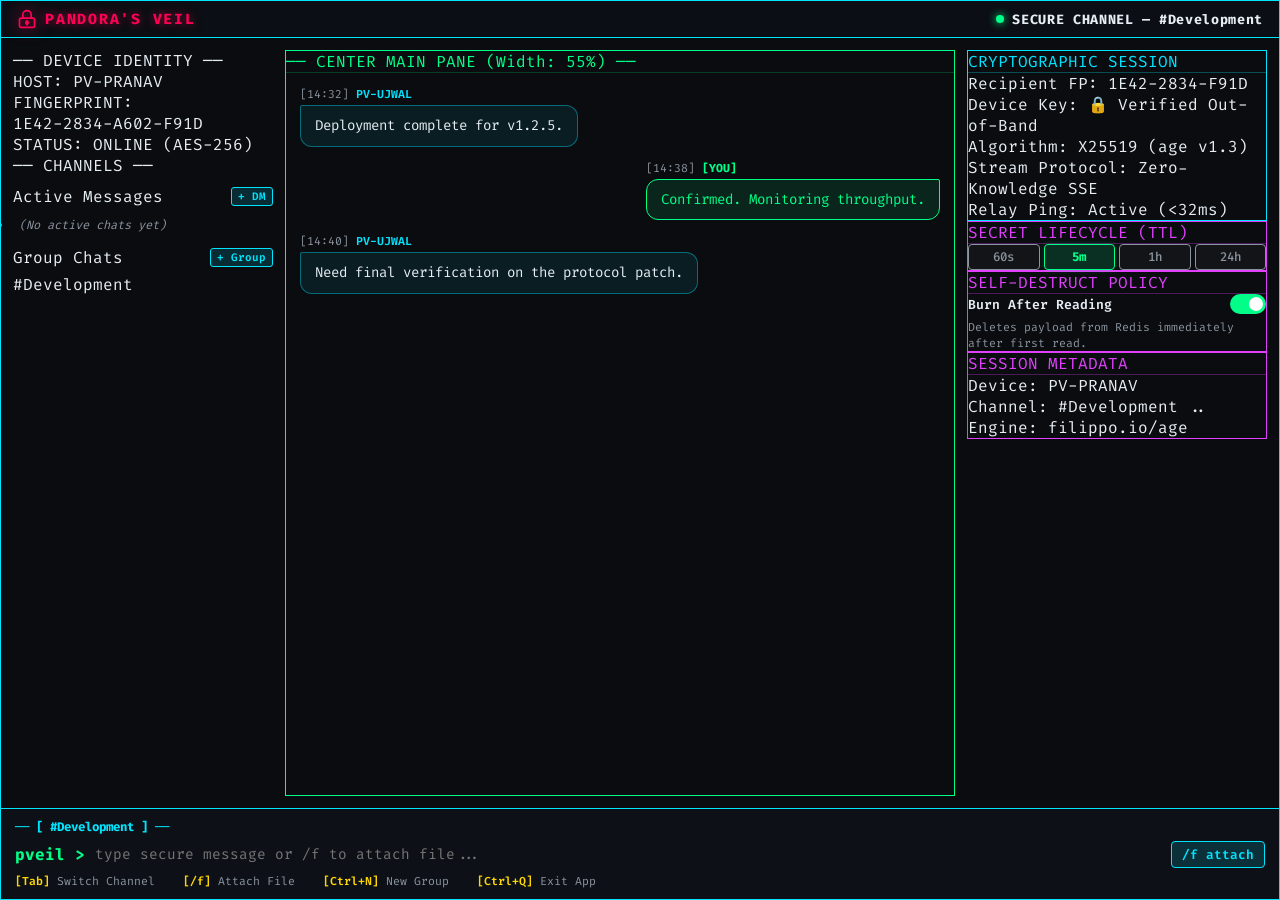
==== internal/shell/static/index.html @ ca4ad3bf "style(shell): replace redundant navigation box with live Cryptographic Session Inspector" ====
<!DOCTYPE html>
<html lang="en">
<head>
  <meta charset="UTF-8">
  <meta name="viewport" content="width=device-width, initial-scale=1.0">
  <title>PANDORA'S VEIL | Secure Channel</title>
  <link rel="stylesheet" href="styles.css">
  <link href="https://fonts.googleapis.com/css2?family=Fira+Code:wght@400;500;600;700&family=Inter:wght@400;500;600&display=swap" rel="stylesheet">
</head>
<body>
  <div class="app-shell">
    <!-- Top Header Window Bar -->
    <header class="window-header">
      <div class="pv-brand">
        <svg class="pv-logo-icon" viewBox="0 0 24 24" fill="none" stroke="currentColor" stroke-width="2" stroke-linecap="round" stroke-linejoin="round">
          <rect x="3" y="11" width="18" height="11" rx="2" ry="2"></rect>
          <path d="M7 11V7a5 5 0 0 1 10 0v4"></path>
          <polygon points="12 14 13.5 16.5 12 19 10.5 16.5 12 14" fill="#FF0055"></polygon>
        </svg>
        <span class="pv-brand-name">PANDORA'S VEIL</span>
      </div>
      <div class="window-title">
        <span class="status-indicator-dot"></span> SECURE CHANNEL — <span id="header-channel-title">#Development</span>
      </div>
    </header>

    <!-- Main 3-Column Body Workspace -->
    <main class="workspace-grid">
      
      <!-- LEFT COLUMN: DEVICE IDENTITY & CHANNELS -->
      <aside class="left-column">
        <!-- Device Identity Box -->
        <div class="cyber-box identity-box">
          <div class="box-header">── DEVICE IDENTITY ──</div>
          <div class="box-body">
            <div class="field"><span class="label">HOST:</span> <span class="val cyan" id="host-handle">PV-PRANAV</span></div>
            <div class="field"><span class="label">FINGERPRINT:</span></div>
            <div class="field"><span class="val yellow" id="host-fingerprint">1E42-2834-A602-F91D</span></div>
            <div class="field"><span class="label">STATUS:</span> <span class="val green">ONLINE (AES-256)</span></div>
          </div>
        </div>

        <!-- Channels & Contacts Directory Box -->
        <div class="cyber-box channels-box">
          <div class="box-header">── CHANNELS ──</div>
          <div class="box-body">
            <div class="section-header-row">
              <span class="section-title">Active Messages</span>
              <button id="add-dm-btn" class="mini-btn" title="Start new direct message">+ DM</button>
            </div>
            <ul class="channel-list" id="dm-list">
              <li class="empty-hint">(No active chats yet)</li>
            </ul>

            <div class="section-header-row">
              <span class="section-title">Group Chats</span>
              <button id="add-group-btn" class="mini-btn" title="Create new group chat">+ Group</button>
            </div>
            <ul class="channel-list" id="group-list">
              <li class="channel-item active" data-group="#Development"><span class="hash">#</span>Development <span class="dot online"></span></li>
            </ul>
          </div>
        </div>
      </aside>

      <!-- CENTER MAIN PANE: CHAT & MEDIA STREAM -->
      <section class="center-column">
        <div class="cyber-box stream-box">
          <div class="box-header">── CENTER MAIN PANE (Width: 55%) ──</div>
          <div class="stream-messages" id="message-container">
            
            <!-- Sample Bubble Received (Friend) -->
            <div class="chat-bubble-row left">
              <div class="bubble-meta">[14:32] <span class="sender-name">PV-UJWAL</span></div>
              <div class="chat-bubble left-bubble">
                Deployment complete for v1.2.5.
              </div>
            </div>

            <!-- Sample Bubble Sent (YOU) -->
            <div class="chat-bubble-row right">
              <div class="bubble-meta">[14:38] <span class="you-badge">[YOU]</span></div>
              <div class="chat-bubble right-bubble">
                Confirmed. Monitoring throughput.
              </div>
            </div>

            <!-- Sample Received (Friend) -->
            <div class="chat-bubble-row left">
              <div class="bubble-meta">[14:40] <span class="sender-name">PV-UJWAL</span></div>
              <div class="chat-bubble left-bubble">
                Need final verification on the protocol patch.
              </div>
            </div>

            <!-- Sample Sent (YOU) -->
            <div class="chat-bubble-row right">
              <div class="bubble-meta">[YOU]</div>
              <div class="chat-bubble right-bubble">
                Pulling latest diff now...
              </div>
            </div>

          </div>
        </div>
      </section>

      <!-- RIGHT COLUMN: CRYPTO & SESSION INSPECTOR -->
      <aside class="right-column">
        <!-- Cryptographic Session Box -->
        <div class="cyber-box crypto-box">
          <div class="box-header">CRYPTOGRAPHIC SESSION</div>
          <div class="box-body">
            <div class="field"><span class="label">Recipient FP:</span> <span class="val yellow" id="recip-fp-meta">1E42-2834-F91D</span></div>
            <div class="field"><span class="label">Device Key:</span> <span class="val green">🔒 Verified Out-of-Band</span></div>
            <div class="field"><span class="label">Algorithm:</span> <span class="val cyan">X25519 (age v1.3)</span></div>
            <div class="field"><span class="label">Stream Protocol:</span> <span class="val">Zero-Knowledge SSE</span></div>
            <div class="field"><span class="label">Relay Ping:</span> <span class="val green">Active (&lt;32ms)</span></div>
          </div>
        </div>

        <!-- Secret Expiration Policy -->
        <div class="cyber-box deposit-box">
          <div class="box-header">SECRET LIFECYCLE (TTL)</div>
          <div class="box-body">
            <div class="ttl-selector">
              <button class="ttl-btn" data-ttl="60">60s</button>
              <button class="ttl-btn active" data-ttl="300">5m</button>
              <button class="ttl-btn" data-ttl="3600">1h</button>
              <button class="ttl-btn" data-ttl="86400">24h</button>
            </div>
          </div>
        </div>

        <!-- Burn-After-Reading Switch -->
        <div class="cyber-box burn-box">
          <div class="box-header">SELF-DESTRUCT POLICY</div>
          <div class="box-body">
            <div class="burn-row">
              <span class="burn-title">Burn After Reading</span>
              <label class="toggle-switch">
                <input type="checkbox" id="burn-toggle" checked>
                <span class="slider round"></span>
              </label>
            </div>
            <div class="guide-hint">Deletes payload from Redis immediately after first read.</div>
          </div>
        </div>

        <!-- Active Encryption Metadata -->
        <div class="cyber-box key-box">
          <div class="box-header">SESSION METADATA</div>
          <div class="box-body">
            <div class="field"><span class="label">Device:</span> <span class="val cyan" id="meta-host">PV-PRANAV</span></div>
            <div class="field"><span class="label">Channel:</span> <span class="val green" id="recip-meta">#Development</span></div>
            <div class="field"><span class="label">Engine:</span> <span class="val yellow">filippo.io/age</span></div>
          </div>
        </div>
      </aside>

    </main>

    <!-- Bottom Command & Shortcut Bar -->
    <footer class="command-bar">
      <div class="command-header">── [ <span id="cmd-channel-tag">#Development</span> ] ──</div>
      <div class="command-input-row">
        <span class="prompt-prefix">pveil &gt;</span>
        <input type="text" id="cmd-input" placeholder="type secure message or /f to attach file..." autocomplete="off" autofocus>
        <button id="file-picker-btn" class="cmd-action-btn">/f attach</button>
      </div>
      <div class="shortcut-legend">
        <span class="key">[Tab]</span> Switch Channel &nbsp;&nbsp;
        <span class="key">[/f]</span> Attach File &nbsp;&nbsp;
        <span class="key">[Ctrl+N]</span> New Group &nbsp;&nbsp;
        <span class="key">[Ctrl+Q]</span> Exit App
      </div>
    </footer>
  </div>

  <script src="app.js"></script>
</body>
</html>
---- internal/shell/static/styles.css ----
:root {
  --bg-dark: #0A0C10;
  --panel-bg: rgba(13, 17, 23, 0.95);
  --cyan-primary: #00E5FF;
  --cyan-dim: rgba(0, 229, 255, 0.3);
  --green-bright: #00FF88;
  --green-dim: rgba(0, 255, 136, 0.2);
  --magenta-bright: #FF007F;
  --magenta-dim: rgba(255, 0, 127, 0.3);
  --pink-border: #E040FB;
  --yellow-accent: #FFD700;
  --text-main: #E6EDF3;
  --text-dim: #8B949E;
  --border-cyan: #00E5FF;
  --border-green: #00FF88;
  --border-pink: #E040FB;
}

* {
  box-sizing: border-box;
  margin: 0;
  padding: 0;
}

body {
  background-color: var(--bg-dark);
  color: var(--text-main);
  font-family: 'Fira Code', 'Inter', monospace;
  height: 100vh;
  overflow: hidden;
  display: flex;
  flex-direction: column;
}

/* App Shell Window Container */
.app-shell {
  display: flex;
  flex-direction: column;
  height: 100vh;
  border: 1px solid var(--cyan-primary);
  box-shadow: 0 0 20px rgba(0, 229, 255, 0.15);
}

/* Header Window Bar */
.window-header {
  background-color: #0B0E14;
  border-bottom: 1px solid var(--cyan-primary);
  display: flex;
  align-items: center;
  justify-content: space-between;
  padding: 8px 16px;
  position: relative;
}

.pv-brand {
  display: flex;
  align-items: center;
  gap: 8px;
}

.pv-logo-icon {
  width: 20px;
  height: 20px;
  color: #FF0055;
  filter: drop-shadow(0 0 8px rgba(255, 0, 85, 0.7));
}

.pv-brand-name {
  font-weight: 800;
  font-size: 0.92rem;
  letter-spacing: 0.12em;
  color: #FF0055;
  text-shadow: 0 0 10px rgba(255, 0, 85, 0.6);
}

.window-title {
  display: flex;
  align-items: center;
  gap: 8px;
  font-weight: 700;
  font-size: 0.84rem;
  letter-spacing: 0.05em;
  color: var(--text-main);
}

.status-indicator-dot {
  width: 8px;
  height: 8px;
  border-radius: 50%;
  background-color: var(--green-bright);
  box-shadow: 0 0 8px var(--green-bright);
  display: inline-block;
}

/* 3-Column Workspace Grid */
.workspace-grid {
  display: grid;
  grid-template-columns: 260px 1fr 300px;
  gap: 12px;
  padding: 12px;
  flex: 1;
  min-height: 0;
  overflow: hidden;
}

.section-header-row {
  display: flex;
  justify-content: space-between;
  align-items: center;
  margin-top: 10px;
  margin-bottom: 6px;
}

.mini-btn {
  background: rgba(0, 229, 255, 0.15);
  border: 1px solid var(--cyan-primary);
  color: var(--cyan-primary);
  font-size: 0.68rem;
  padding: 1px 6px;
  border-radius: 3px;
  cursor: pointer;
  font-family: inherit;
  font-weight: 600;
}

.mini-btn:hover {
  background: var(--cyan-primary);
  color: #000;
}

.empty-hint {
  font-size: 0.75rem;
  color: var(--text-dim);
  font-style: italic;
  padding: 4px 6px;
}

/* Center Stream Box */
.stream-box {
  border: 1px solid var(--border-green);
  height: 100%;
  min-height: 0;
  display: flex;
  flex-direction: column;
  overflow: hidden;
}

.stream-box .box-header {
  color: var(--green-bright);
  border-bottom: 1px solid var(--green-dim);
  flex-shrink: 0;
}

.stream-messages {
  flex: 1;
  min-height: 0;
  padding: 14px;
  overflow-y: scroll !important;
  scroll-behavior: smooth;
  display: flex;
  flex-direction: column;
  gap: 14px;
}

.stream-messages::-webkit-scrollbar {
  width: 6px;
}

.stream-messages::-webkit-scrollbar-track {
  background: rgba(0, 0, 0, 0.3);
  border-radius: 3px;
}

.stream-messages::-webkit-scrollbar-thumb {
  background: var(--green-bright);
  border-radius: 3px;
  box-shadow: 0 0 6px var(--green-bright);
}

/* Chat Bubbles */
.chat-bubble-row {
  display: flex;
  flex-direction: column;
  max-width: 75%;
}

.chat-bubble-row.left {
  align-self: flex-start;
}

.chat-bubble-row.right {
  align-self: flex-end;
}

.bubble-meta {
  font-size: 0.72rem;
  color: var(--text-dim);
  margin-bottom: 3px;
}

.sender-name { color: var(--cyan-primary); font-weight: 600; }
.you-badge { color: var(--green-bright); font-weight: 700; }

.chat-bubble {
  padding: 10px 14px;
  border-radius: 12px;
  font-size: 0.88rem;
  line-height: 1.4;
  word-break: break-word;
}

.left-bubble {
  background-color: rgba(0, 229, 255, 0.08);
  border: 1px solid rgba(0, 229, 255, 0.4);
  border-top-left-radius: 2px;
  color: #E6EDF3;
}

.right-bubble {
  background-color: rgba(0, 255, 136, 0.1);
  border: 1px solid var(--green-bright);
  border-top-right-radius: 2px;
  color: var(--green-bright);
}

.crypto-box {
  border: 1px solid var(--border-cyan);
}

.crypto-box .box-header {
  color: var(--cyan-primary);
  border-bottom: 1px solid var(--cyan-dim);
}

.guide-list {
  display: flex;
  flex-direction: column;
  gap: 6px;
}

.guide-item {
  display: flex;
  align-items: center;
  gap: 8px;
  font-size: 0.78rem;
}

.guide-key {
  background: rgba(0, 229, 255, 0.15);
  border: 1px solid var(--cyan-primary);
  color: var(--cyan-primary);
  font-weight: 700;
  font-size: 0.7rem;
  padding: 1px 6px;
  border-radius: 3px;
  min-width: 52px;
  text-align: center;
}

.guide-desc {
  color: var(--text-main);
}

.guide-hint {
  font-size: 0.72rem;
  color: var(--text-dim);
  line-height: 1.35;
  margin-top: 6px;
}

/* Right Inspector Column */
.deposit-box, .burn-box, .key-box {
  border: 1px solid var(--border-pink);
}

.inspector-box .box-header,
.deposit-box .box-header,
.burn-box .box-header,
.key-box .box-header {
  color: var(--border-pink);
  border-bottom: 1px solid rgba(224, 64, 251, 0.3);
}

.policy-badge {
  background-color: rgba(224, 64, 251, 0.15);
  border: 1px solid var(--border-pink);
  color: var(--border-pink);
  padding: 4px 8px;
  border-radius: 4px;
  font-size: 0.75rem;
  text-align: center;
  font-weight: 700;
}

.object-id {
  font-size: 0.9rem;
  font-weight: 700;
  margin-bottom: 6px;
}

.ttl-label {
  font-size: 0.75rem;
  color: var(--text-dim);
  margin-bottom: 4px;
}

.ttl-selector {
  display: flex;
  gap: 4px;
}

.ttl-btn {
  background: rgba(255, 255, 255, 0.03);
  border: 1px solid var(--text-dim);
  color: var(--text-dim);
  padding: 4px 8px;
  border-radius: 4px;
  font-size: 0.78rem;
  cursor: pointer;
  font-family: inherit;
  font-weight: 500;
  transition: all 0.15s ease;
  flex: 1;
  text-align: center;
}

.ttl-btn.active {
  border-color: var(--green-bright);
  color: var(--green-bright);
  background: rgba(0, 255, 136, 0.15);
  font-weight: 700;
  box-shadow: 0 0 6px rgba(0, 255, 136, 0.2);
}

.burn-status-pill {
  font-size: 0.72rem;
  font-weight: 700;
  text-align: center;
  padding: 4px 8px;
  border-radius: 4px;
  margin-top: 4px;
  letter-spacing: 0.05em;
  transition: all 0.2s ease;
}

.burn-status-pill.armed {
  background: rgba(255, 0, 127, 0.15);
  border: 1px solid var(--magenta-bright);
  color: var(--magenta-bright);
  box-shadow: 0 0 8px rgba(255, 0, 127, 0.2);
}

.burn-status-pill.inactive {
  background: rgba(139, 148, 158, 0.15);
  border: 1px solid var(--text-dim);
  color: var(--text-dim);
}

.burn-row {
  display: flex;
  justify-content: space-between;
  align-items: center;
  margin-bottom: 6px;
}

.burn-title { font-size: 0.82rem; font-weight: 600; }

.toggle-switch {
  position: relative;
  display: inline-block;
  width: 36px;
  height: 20px;
}

.toggle-switch input { opacity: 0; width: 0; height: 0; }

.slider {
  position: absolute;
  cursor: pointer;
  top: 0; left: 0; right: 0; bottom: 0;
  background-color: #333;
  transition: .2s;
  border-radius: 20px;
}

.slider:before {
  position: absolute;
  content: "";
  height: 14px;
  width: 14px;
  left: 3px;
  bottom: 3px;
  background-color: white;
  transition: .2s;
  border-radius: 50%;
}

input:checked + .slider { background-color: var(--green-bright); }
input:checked + .slider:before { transform: translateX(16px); }

/* Command Bar */
.command-bar {
  background-color: #0D1117;
  border-top: 1px solid var(--cyan-primary);
  padding: 10px 14px;
}

.command-header {
  color: var(--cyan-primary);
  font-size: 0.78rem;
  font-weight: 700;
  margin-bottom: 6px;
}

.command-input-row {
  display: flex;
  align-items: center;
  gap: 10px;
  margin-bottom: 6px;
}

.prompt-prefix {
  color: var(--green-bright);
  font-weight: 700;
}

#cmd-input {
  flex: 1;
  background: transparent;
  border: none;
  outline: none;
  color: var(--text-main);
  font-family: inherit;
  font-size: 0.9rem;
}

.cmd-action-btn {
  background-color: rgba(0, 229, 255, 0.15);
  border: 1px solid var(--cyan-primary);
  color: var(--cyan-primary);
  padding: 4px 10px;
  border-radius: 4px;
  cursor: pointer;
  font-family: inherit;
  font-size: 0.8rem;
  font-weight: 600;
}

.shortcut-legend {
  font-size: 0.72rem;
  color: var(--text-dim);
}

.shortcut-legend .key {
  color: var(--yellow-accent);
  font-weight: 600;
}
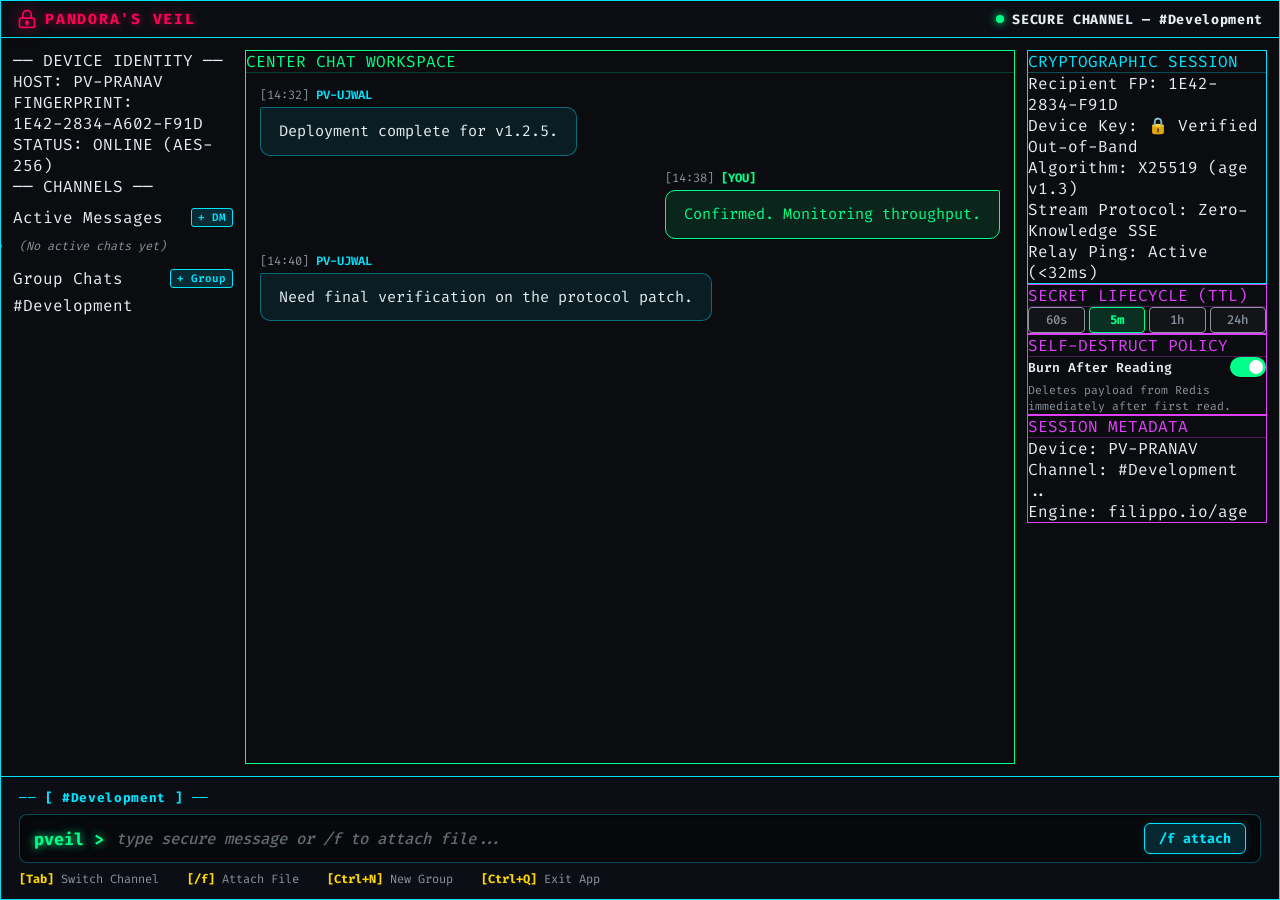
==== commit e822a321: "style(shell): expand chat workspace to 70% width, widen speech bubbles to 85%, and upgrade to high-c" ====
--- a/internal/shell/static/index.html
+++ b/internal/shell/static/index.html
@@ -66,7 +66,7 @@
       <!-- CENTER MAIN PANE: CHAT & MEDIA STREAM -->
       <section class="center-column">
         <div class="cyber-box stream-box">
-          <div class="box-header">── CENTER MAIN PANE (Width: 55%) ──</div>
+          <div class="box-header">CENTER CHAT WORKSPACE</div>
           <div class="stream-messages" id="message-container">
             
             <!-- Sample Bubble Received (Friend) -->
--- a/internal/shell/static/styles.css
+++ b/internal/shell/static/styles.css
@@ -95,7 +95,7 @@
 /* 3-Column Workspace Grid */
 .workspace-grid {
   display: grid;
-  grid-template-columns: 260px 1fr 300px;
+  grid-template-columns: 220px 1fr 240px;
   gap: 12px;
   padding: 12px;
   flex: 1;
@@ -181,7 +181,7 @@
 .chat-bubble-row {
   display: flex;
   flex-direction: column;
-  max-width: 75%;
+  max-width: 85%;
 }
 
 .chat-bubble-row.left {
@@ -193,19 +193,19 @@
 }
 
 .bubble-meta {
-  font-size: 0.72rem;
-  color: var(--text-dim);
-  margin-bottom: 3px;
+  font-size: 0.76rem;
+  color: var(--text-dim);
+  margin-bottom: 4px;
 }
 
 .sender-name { color: var(--cyan-primary); font-weight: 600; }
 .you-badge { color: var(--green-bright); font-weight: 700; }
 
 .chat-bubble {
-  padding: 10px 14px;
-  border-radius: 12px;
-  font-size: 0.88rem;
-  line-height: 1.4;
+  padding: 12px 18px;
+  border-radius: 10px;
+  font-size: 0.95rem;
+  line-height: 1.5;
   word-break: break-word;
 }
 
@@ -400,28 +400,36 @@
 
 /* Command Bar */
 .command-bar {
-  background-color: #0D1117;
+  background-color: #0B0E14;
   border-top: 1px solid var(--cyan-primary);
-  padding: 10px 14px;
+  padding: 12px 18px;
 }
 
 .command-header {
   color: var(--cyan-primary);
-  font-size: 0.78rem;
-  font-weight: 700;
-  margin-bottom: 6px;
+  font-size: 0.8rem;
+  font-weight: 700;
+  margin-bottom: 8px;
+  letter-spacing: 0.05em;
 }
 
 .command-input-row {
   display: flex;
   align-items: center;
-  gap: 10px;
-  margin-bottom: 6px;
+  gap: 12px;
+  background: rgba(0, 0, 0, 0.4);
+  border: 1px solid var(--cyan-dim);
+  padding: 8px 14px;
+  border-radius: 8px;
+  margin-bottom: 8px;
+  box-shadow: inset 0 0 10px rgba(0, 0, 0, 0.5);
 }
 
 .prompt-prefix {
   color: var(--green-bright);
-  font-weight: 700;
+  font-weight: 800;
+  font-size: 1.05rem;
+  text-shadow: 0 0 8px var(--green-bright);
 }
 
 #cmd-input {
@@ -431,27 +439,42 @@
   outline: none;
   color: var(--text-main);
   font-family: inherit;
-  font-size: 0.9rem;
+  font-size: 0.98rem;
+  font-weight: 500;
+}
+
+#cmd-input::placeholder {
+  color: var(--text-dim);
+  font-style: italic;
+  opacity: 0.7;
 }
 
 .cmd-action-btn {
   background-color: rgba(0, 229, 255, 0.15);
   border: 1px solid var(--cyan-primary);
   color: var(--cyan-primary);
-  padding: 4px 10px;
-  border-radius: 4px;
+  padding: 6px 14px;
+  border-radius: 6px;
   cursor: pointer;
   font-family: inherit;
-  font-size: 0.8rem;
-  font-weight: 600;
+  font-size: 0.84rem;
+  font-weight: 700;
+  transition: all 0.2s ease;
+  box-shadow: 0 0 10px rgba(0, 229, 255, 0.15);
+}
+
+.cmd-action-btn:hover {
+  background-color: var(--cyan-primary);
+  color: #000;
+  box-shadow: 0 0 14px var(--cyan-primary);
 }
 
 .shortcut-legend {
-  font-size: 0.72rem;
+  font-size: 0.75rem;
   color: var(--text-dim);
 }
 
 .shortcut-legend .key {
   color: var(--yellow-accent);
-  font-weight: 600;
-}
+  font-weight: 700;
+}
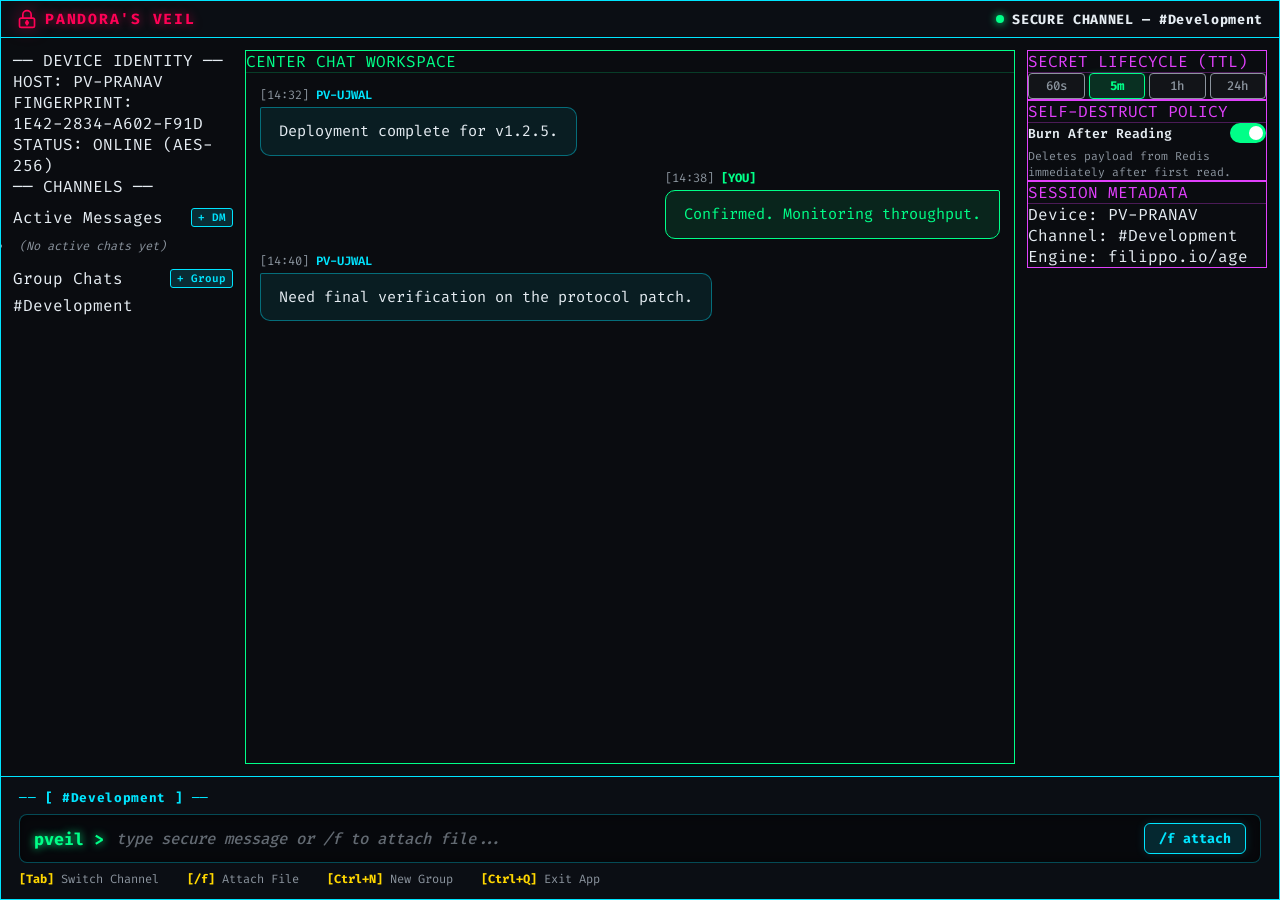
==== commit 5ebf7416: "feat(shell): retain clean 3-box inspector layout and display Recipient Fingerprint when DMing contac" ====
--- a/internal/shell/static/index.html
+++ b/internal/shell/static/index.html
@@ -105,20 +105,8 @@
         </div>
       </section>
 
-      <!-- RIGHT COLUMN: CRYPTO & SESSION INSPECTOR -->
+      <!-- RIGHT COLUMN: EXPIRATION & SESSION METADATA -->
       <aside class="right-column">
-        <!-- Cryptographic Session Box -->
-        <div class="cyber-box crypto-box">
-          <div class="box-header">CRYPTOGRAPHIC SESSION</div>
-          <div class="box-body">
-            <div class="field"><span class="label">Recipient FP:</span> <span class="val yellow" id="recip-fp-meta">1E42-2834-F91D</span></div>
-            <div class="field"><span class="label">Device Key:</span> <span class="val green">🔒 Verified Out-of-Band</span></div>
-            <div class="field"><span class="label">Algorithm:</span> <span class="val cyan">X25519 (age v1.3)</span></div>
-            <div class="field"><span class="label">Stream Protocol:</span> <span class="val">Zero-Knowledge SSE</span></div>
-            <div class="field"><span class="label">Relay Ping:</span> <span class="val green">Active (&lt;32ms)</span></div>
-          </div>
-        </div>
-
         <!-- Secret Expiration Policy -->
         <div class="cyber-box deposit-box">
           <div class="box-header">SECRET LIFECYCLE (TTL)</div>
@@ -153,6 +141,7 @@
           <div class="box-body">
             <div class="field"><span class="label">Device:</span> <span class="val cyan" id="meta-host">PV-PRANAV</span></div>
             <div class="field"><span class="label">Channel:</span> <span class="val green" id="recip-meta">#Development</span></div>
+            <div class="field" id="recip-fp-row" style="display:none;"><span class="label">Recipient FP:</span> <span class="val yellow" id="recip-fp-val">7C91-42AE</span></div>
             <div class="field"><span class="label">Engine:</span> <span class="val yellow">filippo.io/age</span></div>
           </div>
         </div>
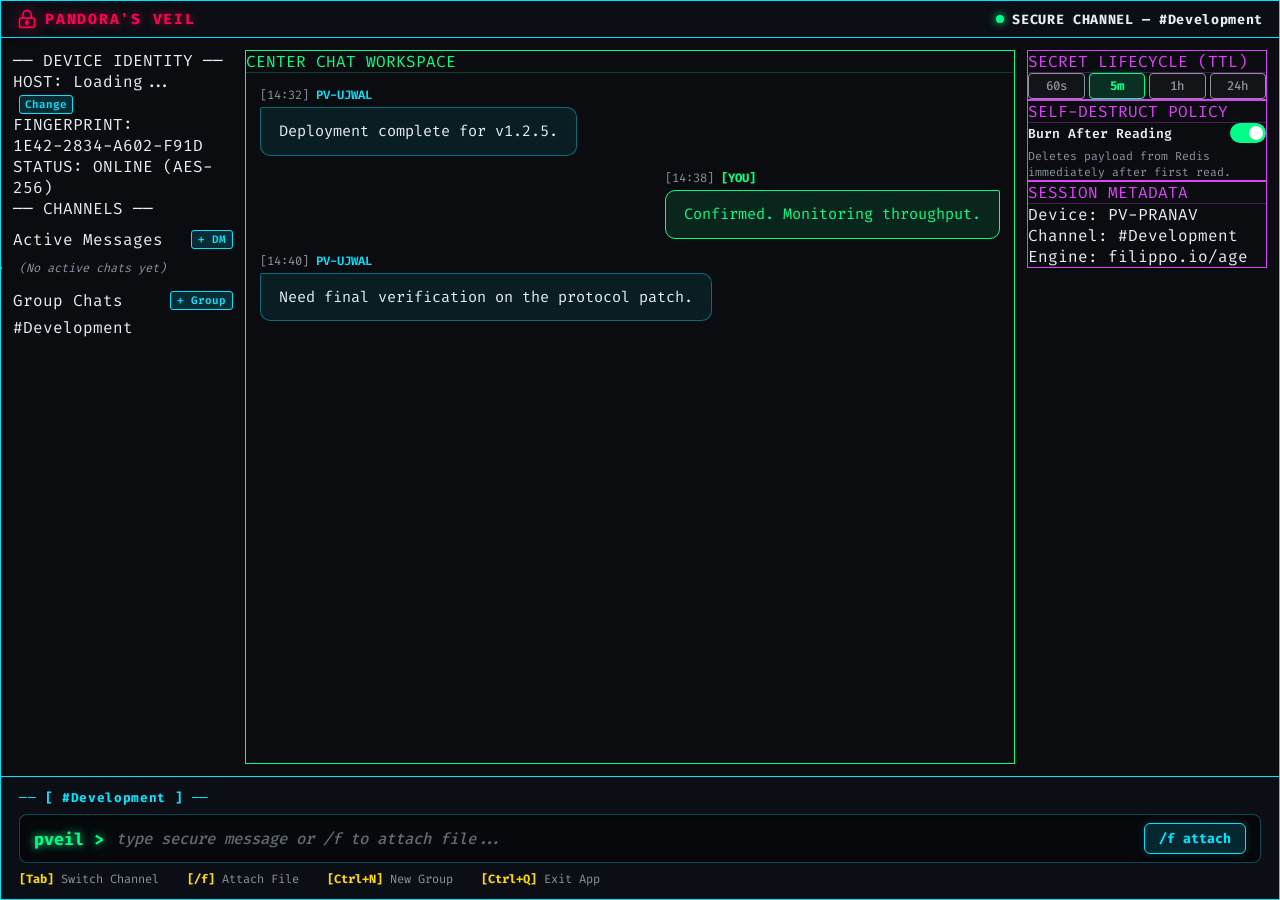
==== commit c8d4e2a5: "feat(shell): enable dynamic device identity loading and handle selection/change in App Shell" ====
--- a/internal/shell/static/index.html
+++ b/internal/shell/static/index.html
@@ -3,7 +3,8 @@
 <head>
   <meta charset="UTF-8">
   <meta name="viewport" content="width=device-width, initial-scale=1.0">
-  <title>PANDORA'S VEIL | Secure Channel</title>
+  <title>PANDORA'S VEIL | Cryptographic Shell</title>
+  <link rel="icon" type="image/svg+xml" href="data:image/svg+xml,<svg xmlns='http://www.w3.org/2000/svg' viewBox='0 0 24 24' fill='none' stroke='%23FF0055' stroke-width='2' stroke-linecap='round' stroke-linejoin='round'><rect x='3' y='11' width='18' height='11' rx='2' ry='2'/><path d='M7 11V7a5 5 0 0 1 10 0v4'/><polygon points='12 14 13.5 16.5 12 19 10.5 16.5 12 14' fill='%23FF0055'/></svg>">
   <link rel="stylesheet" href="styles.css">
   <link href="https://fonts.googleapis.com/css2?family=Fira+Code:wght@400;500;600;700&family=Inter:wght@400;500;600&display=swap" rel="stylesheet">
 </head>
@@ -33,7 +34,7 @@
         <div class="cyber-box identity-box">
           <div class="box-header">── DEVICE IDENTITY ──</div>
           <div class="box-body">
-            <div class="field"><span class="label">HOST:</span> <span class="val cyan" id="host-handle">PV-PRANAV</span></div>
+            <div class="field"><span class="label">HOST:</span> <span class="val cyan" id="host-handle">Loading...</span> <button id="change-handle-btn" class="mini-btn" title="Change your handle" style="margin-left:6px; font-size:0.68rem; padding:1px 5px;">Change</button></div>
             <div class="field"><span class="label">FINGERPRINT:</span></div>
             <div class="field"><span class="val yellow" id="host-fingerprint">1E42-2834-A602-F91D</span></div>
             <div class="field"><span class="label">STATUS:</span> <span class="val green">ONLINE (AES-256)</span></div>
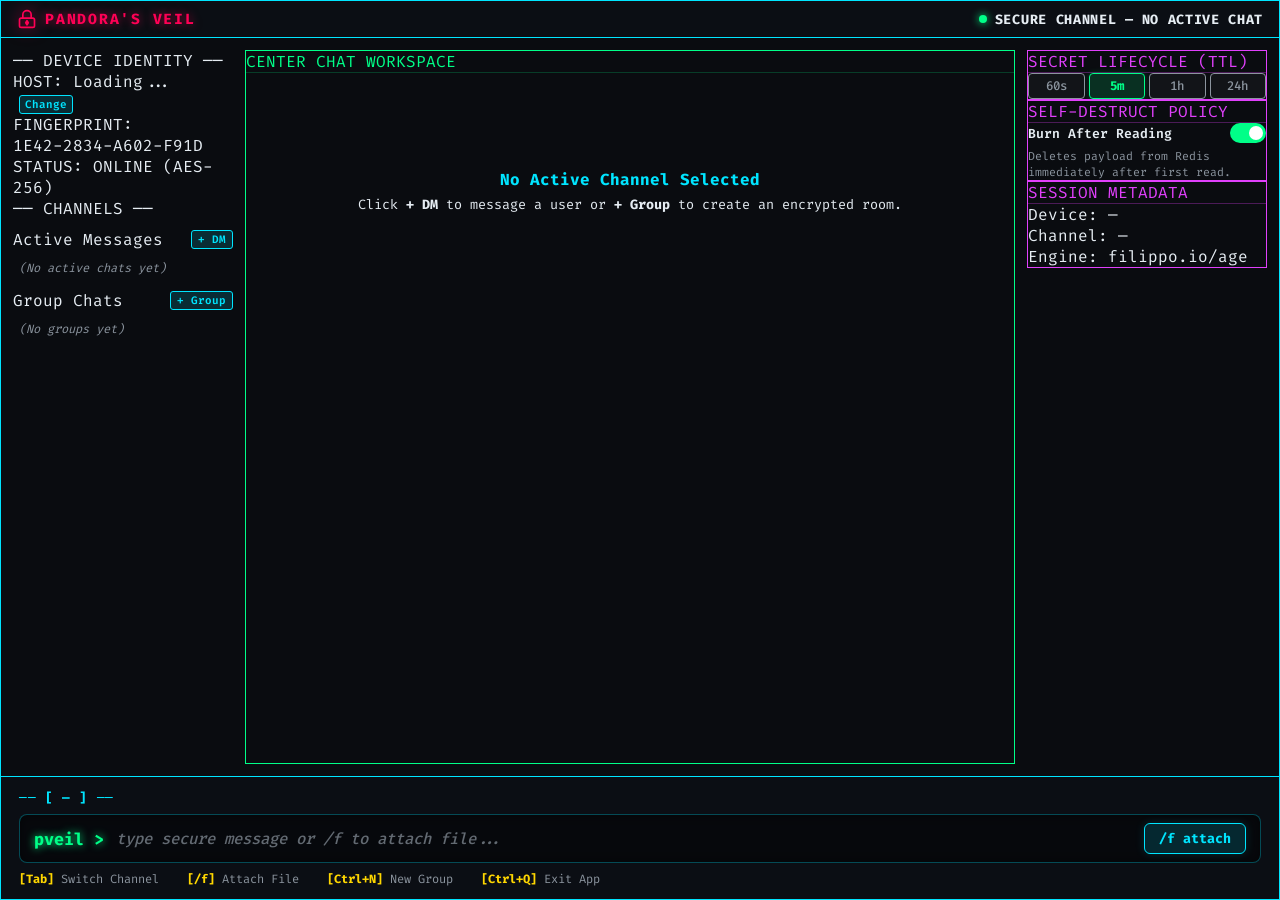
==== commit 8fb0cbce: "fix(shell): remove hardcoded #Development group channel from shell UI" ====
--- a/internal/shell/static/index.html
+++ b/internal/shell/static/index.html
@@ -21,7 +21,7 @@
         <span class="pv-brand-name">PANDORA'S VEIL</span>
       </div>
       <div class="window-title">
-        <span class="status-indicator-dot"></span> SECURE CHANNEL — <span id="header-channel-title">#Development</span>
+        <span class="status-indicator-dot"></span> SECURE CHANNEL — <span id="header-channel-title">NO ACTIVE CHAT</span>
       </div>
     </header>
 
@@ -58,7 +58,7 @@
               <button id="add-group-btn" class="mini-btn" title="Create new group chat">+ Group</button>
             </div>
             <ul class="channel-list" id="group-list">
-              <li class="channel-item active" data-group="#Development"><span class="hash">#</span>Development <span class="dot online"></span></li>
+              <li class="empty-hint">(No groups yet)</li>
             </ul>
           </div>
         </div>
@@ -140,9 +140,9 @@
         <div class="cyber-box key-box">
           <div class="box-header">SESSION METADATA</div>
           <div class="box-body">
-            <div class="field"><span class="label">Device:</span> <span class="val cyan" id="meta-host">PV-PRANAV</span></div>
-            <div class="field"><span class="label">Channel:</span> <span class="val green" id="recip-meta">#Development</span></div>
-            <div class="field" id="recip-fp-row" style="display:none;"><span class="label">Recipient FP:</span> <span class="val yellow" id="recip-fp-val">7C91-42AE</span></div>
+            <div class="field"><span class="label">Device:</span> <span class="val cyan" id="meta-host">—</span></div>
+            <div class="field"><span class="label">Channel:</span> <span class="val green" id="recip-meta">—</span></div>
+            <div class="field" id="recip-fp-row" style="display:none;"><span class="label">Recipient FP:</span> <span class="val yellow" id="recip-fp-val">—</span></div>
             <div class="field"><span class="label">Engine:</span> <span class="val yellow">filippo.io/age</span></div>
           </div>
         </div>
@@ -152,7 +152,7 @@
 
     <!-- Bottom Command & Shortcut Bar -->
     <footer class="command-bar">
-      <div class="command-header">── [ <span id="cmd-channel-tag">#Development</span> ] ──</div>
+      <div class="command-header">── [ <span id="cmd-channel-tag">—</span> ] ──</div>
       <div class="command-input-row">
         <span class="prompt-prefix">pveil &gt;</span>
         <input type="text" id="cmd-input" placeholder="type secure message or /f to attach file..." autocomplete="off" autofocus>
--- a/internal/shell/static/styles.css
+++ b/internal/shell/static/styles.css
@@ -98,8 +98,19 @@
   grid-template-columns: 220px 1fr 240px;
   gap: 12px;
   padding: 12px;
-  flex: 1;
+  flex: 1 1 0;
   min-height: 0;
+  height: calc(100vh - 120px);
+  overflow: hidden;
+}
+
+.left-column,
+.center-column,
+.right-column {
+  height: 100%;
+  min-height: 0;
+  display: flex;
+  flex-direction: column;
   overflow: hidden;
 }
 
@@ -128,6 +139,72 @@
   color: #000;
 }
 
+.channel-list {
+  list-style: none;
+  padding: 0;
+  margin: 0 0 10px 0;
+  display: flex;
+  flex-direction: column;
+  gap: 3px;
+}
+
+.channel-item {
+  display: flex;
+  align-items: center;
+  justify-content: space-between;
+  padding: 5px 8px;
+  border-radius: 4px;
+  cursor: pointer;
+  font-size: 0.82rem;
+  color: var(--text-main);
+  transition: all 0.15s ease;
+  border: 1px solid transparent;
+}
+
+.channel-item:hover {
+  background: rgba(0, 229, 255, 0.08);
+  border-color: rgba(0, 229, 255, 0.2);
+}
+
+.channel-item.active {
+  background: rgba(0, 229, 255, 0.15);
+  border-color: var(--cyan-primary);
+  color: var(--cyan-primary);
+  font-weight: 700;
+}
+
+.channel-label {
+  display: flex;
+  align-items: center;
+  gap: 6px;
+  flex: 1;
+  overflow: hidden;
+  text-overflow: ellipsis;
+  white-space: nowrap;
+}
+
+.remove-channel-btn {
+  background: transparent;
+  border: none;
+  color: var(--text-dim);
+  font-size: 0.95rem;
+  line-height: 1;
+  cursor: pointer;
+  padding: 0 4px;
+  border-radius: 2px;
+  opacity: 0.5;
+  transition: all 0.15s ease;
+}
+
+.channel-item:hover .remove-channel-btn {
+  opacity: 1;
+}
+
+.remove-channel-btn:hover {
+  color: #FF0055;
+  background: rgba(255, 0, 85, 0.2);
+}
+
 .empty-hint {
   font-size: 0.75rem;
   color: var(--text-dim);
@@ -139,10 +216,12 @@
 .stream-box {
   border: 1px solid var(--border-green);
   height: 100%;
+  max-height: 100%;
   min-height: 0;
   display: flex;
   flex-direction: column;
   overflow: hidden;
+  flex: 1 1 0;
 }
 
 .stream-box .box-header {
@@ -152,10 +231,12 @@
 }
 
 .stream-messages {
-  flex: 1;
+  flex: 1 1 0;
   min-height: 0;
-  padding: 14px;
-  overflow-y: scroll !important;
+  max-height: 100%;
+  padding: 16px;
+  overflow-y: auto !important;
+  overflow-x: hidden;
   scroll-behavior: smooth;
   display: flex;
   flex-direction: column;
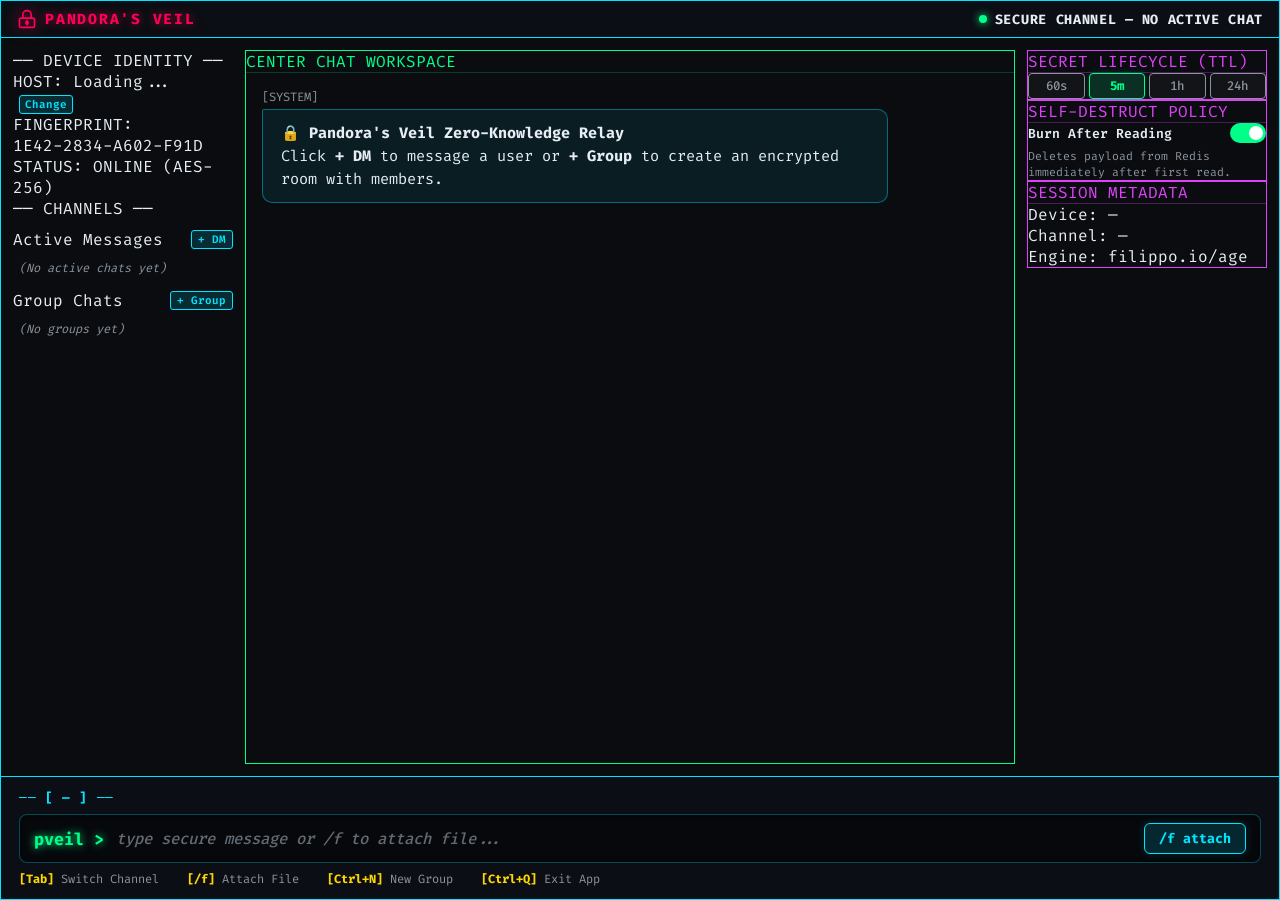
==== commit 1d95ed2f: "feat(shell): enable adding group members during room creation and dynamic + Member button in metadat" ====
--- a/internal/shell/static/index.html
+++ b/internal/shell/static/index.html
@@ -143,6 +143,11 @@
             <div class="field"><span class="label">Device:</span> <span class="val cyan" id="meta-host">—</span></div>
             <div class="field"><span class="label">Channel:</span> <span class="val green" id="recip-meta">—</span></div>
             <div class="field" id="recip-fp-row" style="display:none;"><span class="label">Recipient FP:</span> <span class="val yellow" id="recip-fp-val">—</span></div>
+            <div class="field" id="group-members-row" style="display:none; flex-wrap:wrap; gap:4px; align-items:center;">
+              <span class="label">Members:</span> 
+              <span class="val cyan" id="group-members-val" style="word-break:break-all;">—</span>
+              <button id="add-member-btn" class="mini-btn" style="margin-left:auto;" title="Add member to group">+ Member</button>
+            </div>
             <div class="field"><span class="label">Engine:</span> <span class="val yellow">filippo.io/age</span></div>
           </div>
         </div>
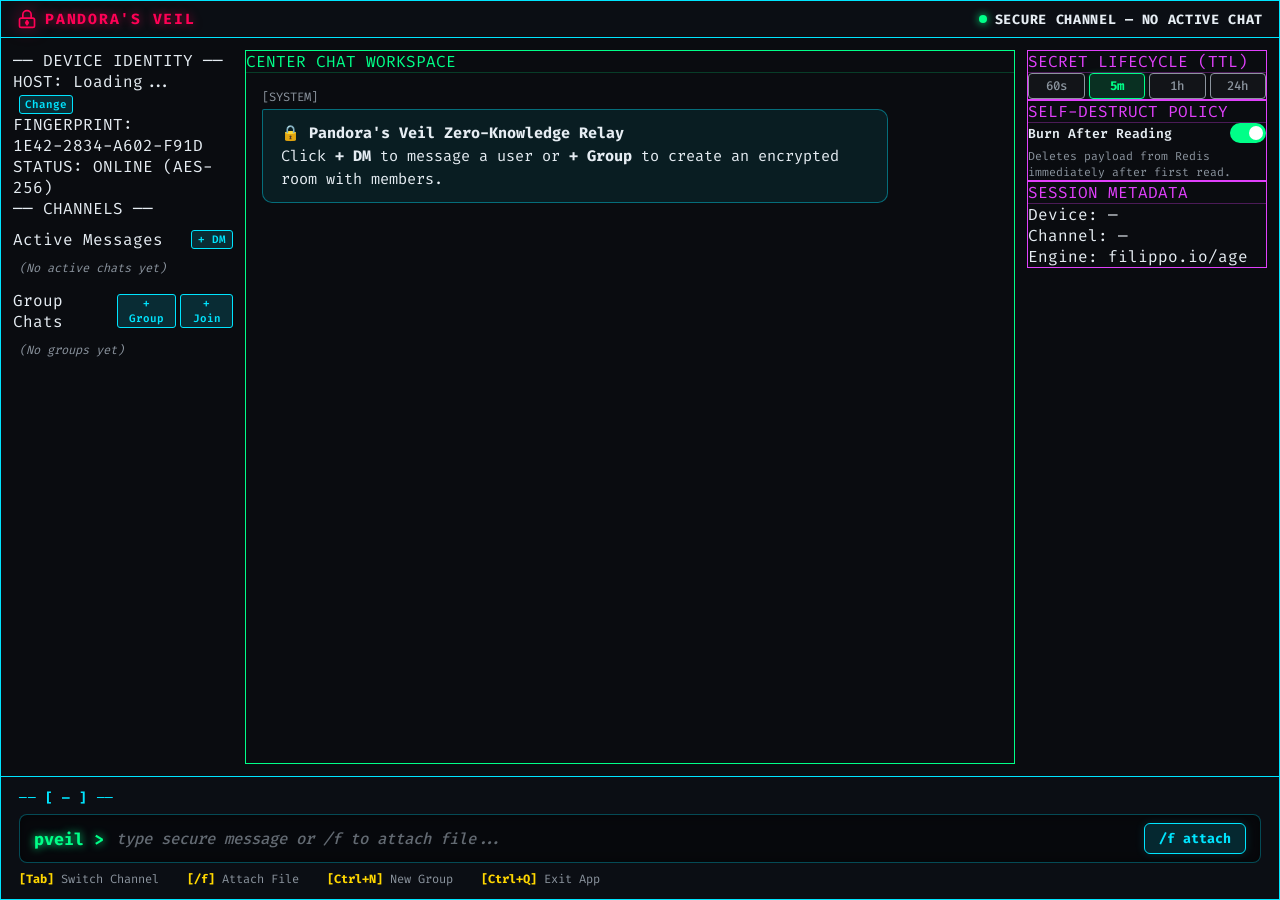
==== commit d8b59f4b: "feat: overhaul group messaging, zero browser localStorage, interactive member selector, join group, " ====
--- a/internal/shell/static/index.html
+++ b/internal/shell/static/index.html
@@ -55,7 +55,10 @@
 
             <div class="section-header-row">
               <span class="section-title">Group Chats</span>
-              <button id="add-group-btn" class="mini-btn" title="Create new group chat">+ Group</button>
+              <div style="display:flex; gap:4px;">
+                <button id="add-group-btn" class="mini-btn" title="Create new group chat">+ Group</button>
+                <button id="join-group-btn" class="mini-btn" title="Join an existing group room">+ Join</button>
+              </div>
             </div>
             <ul class="channel-list" id="group-list">
               <li class="empty-hint">(No groups yet)</li>
